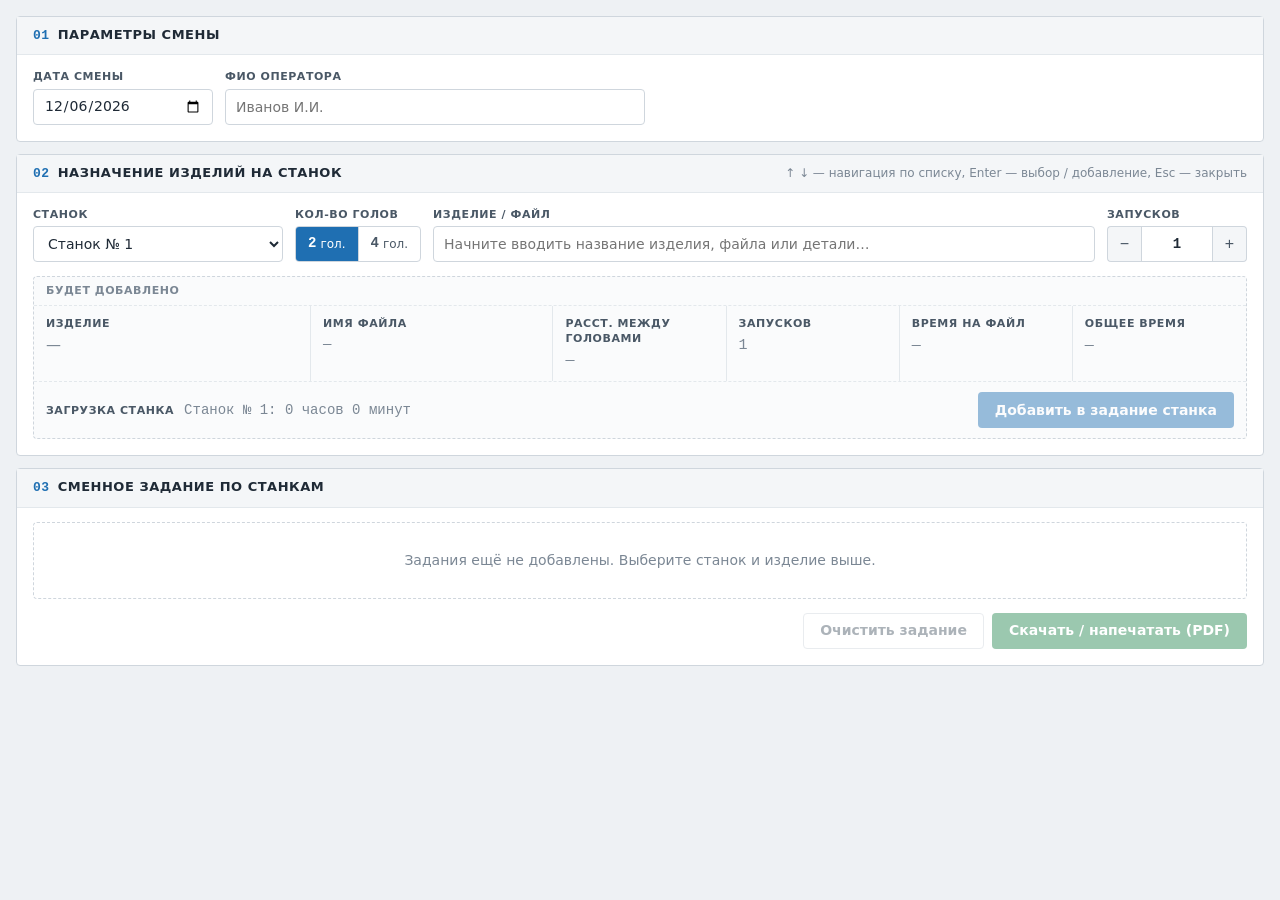
==== index.html @ 6b179881 "Add order search page: index.html, app.js, style.css Co-Authored-By: Claude Haiku 5.5 <noreply@anthr" ====
<!DOCTYPE html>
<html lang="ru">
<head>
    <meta charset="UTF-8">
    <meta name="viewport" content="width=device-width, initial-scale=1.0">
    <title>Сменное задание — лазерная резка</title>
    <link rel="stylesheet" href="style.css">
</head>
<body>

<main class="app no-print">

    <!-- 1. Параметры смены -->
    <section class="panel">
        <header class="panel-head">
            <h2><span class="step">01</span>Параметры смены</h2>
        </header>
        <div class="row row-shift">
            <div class="field field-date">
                <label for="shiftDate">Дата смены</label>
                <input type="date" id="shiftDate">
            </div>
            <div class="field field-operator">
                <label for="operatorName">ФИО оператора</label>
                <input type="text" id="operatorName" placeholder="Иванов И.И." autocomplete="off">
            </div>
        </div>
    </section>

    <!-- 2. Назначение изделий на станок -->
    <section class="panel">
        <header class="panel-head">
            <h2><span class="step">02</span>Назначение изделий на станок</h2>
            <span class="hint">↑ ↓ — навигация по списку, Enter — выбор / добавление, Esc — закрыть</span>
        </header>

        <div class="row row-assign">
            <div class="field field-machine">
                <label for="machineSelect">Станок</label>
                <select id="machineSelect"></select>
            </div>

            <fieldset class="field field-heads">
                <legend>Кол-во голов</legend>
                <div class="segmented" role="radiogroup">
                    <label class="seg">
                        <input type="radio" name="heads" value="2" checked>
                        <span>2</span>
                    </label>
                    <label class="seg">
                        <input type="radio" name="heads" value="4">
                        <span>4</span>
                    </label>
                </div>
            </fieldset>

            <div class="field field-search">
                <label for="fileSearch">Изделие / файл</label>
                <div class="combo">
                    <input type="text" id="fileSearch" placeholder="Начните вводить название изделия, файла или детали…"
                           autocomplete="off" spellcheck="false"
                           role="combobox" aria-expanded="false" aria-controls="searchResults" aria-autocomplete="list">
                    <button type="button" class="combo-clear" id="searchClear" title="Очистить" hidden>×</button>
                    <div class="combo-list" id="searchResults" role="listbox" hidden></div>
                </div>
            </div>

            <div class="field field-runs">
                <label for="runsInput">Запусков</label>
                <div class="stepper">
                    <button type="button" class="step-btn" data-step="-1" tabindex="-1" aria-label="Меньше">−</button>
                    <input type="number" id="runsInput" value="1" min="1" step="1" inputmode="numeric">
                    <button type="button" class="step-btn" data-step="1" tabindex="-1" aria-label="Больше">+</button>
                </div>
            </div>
        </div>

        <!-- Предварительный просмотр добавляемой позиции -->
        <div class="preview" id="preview" data-state="empty">
            <div class="preview-title">Будет добавлено</div>
            <div class="preview-grid">
                <div class="out out-product">
                    <span class="out-label">Изделие</span>
                    <output id="pvProduct">—</output>
                </div>
                <div class="out out-file">
                    <span class="out-label">Имя файла</span>
                    <output id="pvFile" class="file-cell"><span class="file-name">—</span></output>
                </div>
                <div class="out">
                    <span class="out-label">Расст. между головами</span>
                    <output id="pvDistance" class="num">—</output>
                </div>
                <div class="out">
                    <span class="out-label">Запусков</span>
                    <output id="pvRuns" class="num">—</output>
                </div>
                <div class="out">
                    <span class="out-label">Время на файл</span>
                    <output id="pvTimeOne" class="num">—</output>
                </div>
                <div class="out out-accent">
                    <span class="out-label">Общее время</span>
                    <output id="pvTimeTotal" class="num">—</output>
                </div>
            </div>
            <div class="preview-foot">
                <div class="load">
                    <span class="out-label">Загрузка станка</span>
                    <output id="pvLoad" class="num">—</output>
                </div>
                <div class="preview-msg" id="previewMsg" hidden></div>
                <button type="button" class="btn btn-primary" id="addBtn" disabled>Добавить в задание станка</button>
            </div>
        </div>
    </section>

    <!-- 3. Сформированное задание -->
    <section class="panel">
        <header class="panel-head">
            <h2><span class="step">03</span>Сменное задание по станкам</h2>
            <div class="summary" id="summary"></div>
        </header>

        <div id="jobsContainer"></div>

        <div class="panel-actions">
            <button type="button" class="btn btn-ghost" id="clearBtn" disabled>Очистить задание</button>
            <button type="button" class="btn btn-success" id="printBtn" disabled>Скачать / напечатать (PDF)</button>
        </div>
    </section>
</main>

<div class="toast" id="toast" role="status" aria-live="polite" hidden></div>

<!-- Область печати (A4). Внешняя таблица с thead/tfoot даёт поля на каждой странице,
     при этом @page margin: 0 отключает колонтитулы браузера (URL, дату, заголовок). -->
<div id="pdfArea" class="print-only">
    <table class="print-frame">
        <thead><tr><td><div class="print-gap"></div></td></tr></thead>
        <tfoot><tr><td><div class="print-gap"></div></td></tr></tfoot>
        <tbody><tr><td>
            <div class="pdf-header">
                <h2>СМЕННОЕ ЗАДАНИЕ НА ЛАЗЕРНУЮ РЕЗКУ</h2>
                <div class="pdf-meta">
                    <span><strong>Оператор:</strong> <span id="pdfOperator">-</span></span>
                    <span><strong>Дата:</strong> <span id="pdfDate">-</span></span>
                </div>
            </div>
            <div id="pdfMachinesContent"></div>
        </td></tr></tbody>
    </table>
</div>

<script src="data.js"></script>
<script src="app.js"></script>
</body>
</html>
---- style.css ----
:root {
    --bg: #eef1f4;
    --panel: #ffffff;
    --ink: #1f2a36;
    --ink-2: #4a5866;
    --muted: #7b8794;
    --line: #cfd6dd;
    --line-2: #e3e8ec;
    --head: #f4f6f8;
    --accent: #1f6fb2;
    --accent-ink: #ffffff;
    --accent-soft: #e6f0f9;
    --success: #23864f;
    --success-soft: #e5f4ec;
    --warn: #a35a00;
    --warn-soft: #fff4e2;
    --danger: #c0392b;
    --radius: 4px;
    --mono: ui-monospace, "Cascadia Mono", "JetBrains Mono", "SFMono-Regular", Consolas, "Liberation Mono", monospace;
    --sans: "Segoe UI", system-ui, -apple-system, Roboto, "Helvetica Neue", Arial, sans-serif;
}

* { box-sizing: border-box; }

body {
    margin: 0;
    padding: 16px;
    background: var(--bg);
    color: var(--ink);
    font: 14px/1.4 var(--sans);
}

.app {
    max-width: 1280px;
    margin: 0 auto;
    display: grid;
    gap: 12px;
}

.app > * { min-width: 0; }

/* ---------- Панели ---------- */

.panel {
    background: var(--panel);
    border: 1px solid var(--line);
    border-radius: var(--radius);
    padding: 14px 16px 16px;
}

.panel-head {
    display: flex;
    align-items: baseline;
    justify-content: space-between;
    gap: 12px;
    flex-wrap: wrap;
    margin: -14px -16px 14px;
    padding: 9px 16px;
    border-bottom: 1px solid var(--line-2);
    background: var(--head);
}

.panel-head h2 {
    margin: 0;
    font-size: 13px;
    font-weight: 700;
    letter-spacing: .04em;
    text-transform: uppercase;
    color: var(--ink);
}

.step {
    font-family: var(--mono);
    color: var(--accent);
    margin-right: 8px;
}

.hint {
    font-size: 12px;
    color: var(--muted);
}

.panel-actions {
    display: flex;
    justify-content: flex-end;
    gap: 8px;
    margin-top: 14px;
}

/* ---------- Поля ---------- */

.row {
    display: grid;
    gap: 12px;
    align-items: end;
}

.row-shift {
    grid-template-columns: 180px minmax(220px, 420px);
}

.row-assign {
    grid-template-columns: 250px auto minmax(280px, 1fr) 140px;
}

.field {
    display: flex;
    flex-direction: column;
    gap: 4px;
    min-width: 0;
    margin: 0;
    padding: 0;
    border: 0;
}

.field > label,
.field > legend,
.out-label {
    font-size: 11px;
    font-weight: 600;
    text-transform: uppercase;
    letter-spacing: .05em;
    color: var(--ink-2);
    padding: 0;
}

.field > legend { margin-bottom: 4px; }

input[type="text"],
input[type="date"],
input[type="number"],
select {
    height: 36px;
    width: 100%;
    padding: 0 10px;
    border: 1px solid var(--line);
    border-radius: var(--radius);
    background: #fff;
    color: var(--ink);
    font: inherit;
    outline: none;
    transition: border-color .12s, box-shadow .12s;
}

input:focus,
select:focus {
    border-color: var(--accent);
    box-shadow: 0 0 0 3px rgba(31, 111, 178, .15);
}

select { cursor: pointer; }

/* Сегмент-переключатель голов */
.segmented {
    display: inline-flex;
    height: 36px;
    border: 1px solid var(--line);
    border-radius: var(--radius);
    overflow: hidden;
}

.seg {
    position: relative;
    display: flex;
}

.seg input {
    position: absolute;
    opacity: 0;
    pointer-events: none;
}

.seg span {
    display: flex;
    align-items: center;
    justify-content: center;
    min-width: 52px;
    padding: 0 12px;
    font-family: var(--mono);
    font-weight: 700;
    cursor: pointer;
    color: var(--ink-2);
    user-select: none;
}

.seg span::after {
    content: " гол.";
    font-family: var(--sans);
    font-weight: 400;
    font-size: 12px;
    margin-left: 4px;
}

.seg + .seg span { border-left: 1px solid var(--line); }
.seg span:hover { background: var(--head); }

.seg input:checked + span {
    background: var(--accent);
    color: var(--accent-ink);
}

.seg input:focus-visible + span {
    box-shadow: inset 0 0 0 2px rgba(255, 255, 255, .7);
}

/* Степпер запусков */
.stepper {
    display: flex;
    height: 36px;
}

.stepper input {
    border-radius: 0;
    text-align: center;
    font-family: var(--mono);
    font-weight: 700;
    -moz-appearance: textfield;
    appearance: textfield;
}

.stepper input::-webkit-outer-spin-button,
.stepper input::-webkit-inner-spin-button { -webkit-appearance: none; margin: 0; }

.step-btn {
    flex: 0 0 34px;
    border: 1px solid var(--line);
    background: var(--head);
    color: var(--ink-2);
    font-size: 16px;
    cursor: pointer;
}

.step-btn:first-child { border-right: 0; border-radius: var(--radius) 0 0 var(--radius); }
.step-btn:last-child  { border-left: 0;  border-radius: 0 var(--radius) var(--radius) 0; }
.step-btn:hover { background: var(--line-2); color: var(--ink); }

/* ---------- Комбобокс поиска ---------- */

.combo { position: relative; }

.combo input { padding-right: 32px; }

.combo-clear {
    position: absolute;
    top: 50%;
    right: 6px;
    transform: translateY(-50%);
    width: 24px;
    height: 24px;
    border: 0;
    border-radius: var(--radius);
    background: transparent;
    color: var(--muted);
    font-size: 18px;
    line-height: 1;
    cursor: pointer;
}

.combo-clear:hover { background: var(--head); color: var(--ink); }

.combo-list {
    position: absolute;
    z-index: 50;
    top: calc(100% + 4px);
    left: 0;
    right: 0;
    max-height: 360px;
    overflow-y: auto;
    background: #fff;
    border: 1px solid var(--line);
    border-radius: var(--radius);
    box-shadow: 0 8px 24px rgba(20, 30, 40, .14);
}

.combo-group {
    position: sticky;
    top: 0;
    z-index: 1;
    padding: 5px 10px;
    background: var(--head);
    border-bottom: 1px solid var(--line-2);
    font-size: 12px;
    font-weight: 700;
    color: var(--ink-2);
}

.combo-item {
    display: grid;
    grid-template-columns: 1fr auto;
    align-items: center;
    gap: 10px;
    padding: 6px 10px 6px 20px;
    border-bottom: 1px solid var(--line-2);
    cursor: pointer;
}

.combo-item:last-child { border-bottom: 0; }

.combo-item.is-active { background: var(--accent-soft); }
.combo-item.is-selected { box-shadow: inset 3px 0 0 var(--accent); }
.combo-item.is-unavailable .file-cell { opacity: .55; }

.combo-empty {
    padding: 12px;
    color: var(--muted);
    text-align: center;
}

mark {
    background: #ffe58a;
    color: inherit;
    border-radius: 2px;
}

.tags { display: flex; gap: 4px; }

.tag {
    font-family: var(--mono);
    font-size: 11px;
    padding: 1px 5px;
    border: 1px solid var(--line);
    border-radius: 3px;
    color: var(--muted);
    background: #fff;
    text-decoration: line-through;
}

.tag.on {
    text-decoration: none;
    color: var(--ink-2);
}

.tag.on.cur {
    border-color: var(--accent);
    color: var(--accent);
    background: var(--accent-soft);
}

/* Ячейка «имя файла + описание» (2 строки) */
.file-cell {
    display: flex;
    flex-direction: column;
    min-width: 0;
}

.file-name {
    font-family: var(--mono);
    font-weight: 600;
    word-break: break-all;
}

.file-desc {
    font-size: 12px;
    color: var(--muted);
}

/* ---------- Предпросмотр ---------- */

.preview {
    margin-top: 14px;
    border: 1px dashed var(--line);
    border-radius: var(--radius);
    background: #fafbfc;
}

.preview[data-state="ready"] {
    border-style: solid;
    border-color: #b8d3ea;
    background: #f5f9fd;
}

.preview[data-state="warn"] {
    border-style: solid;
    border-color: #f0cf9c;
}

.preview-title {
    padding: 6px 12px;
    font-size: 11px;
    font-weight: 700;
    text-transform: uppercase;
    letter-spacing: .05em;
    color: var(--muted);
    border-bottom: 1px dashed var(--line-2);
}

.preview-grid {
    display: grid;
    grid-template-columns: minmax(160px, 1.6fr) minmax(150px, 1.4fr) repeat(4, minmax(110px, 1fr));
}

.out {
    display: flex;
    flex-direction: column;
    gap: 4px;
    padding: 10px 12px;
    min-width: 0;
    border-right: 1px solid var(--line-2);
}

.out:last-child { border-right: 0; }

.out output {
    font-size: 15px;
    font-weight: 600;
    min-height: 21px;
}

.out .file-name { font-size: 14px; }

.num {
    font-family: var(--mono);
    font-variant-numeric: tabular-nums;
}

.preview[data-state="empty"] output,
.preview[data-state="empty"] .file-name { color: var(--muted); font-weight: 400; }

.out-accent output { color: var(--accent); }

.out output.is-changed { animation: flash .5s ease-out; }

@keyframes flash {
    from { background: #fff3b0; }
    to   { background: transparent; }
}

.preview-foot {
    display: flex;
    align-items: center;
    gap: 16px;
    flex-wrap: wrap;
    padding: 10px 12px;
    border-top: 1px dashed var(--line-2);
}

.load {
    display: flex;
    align-items: baseline;
    gap: 10px;
}

.load output { font-weight: 600; }
.load .arrow { color: var(--muted); margin: 0 6px; }
.load .after { color: var(--success); }

.preview-msg {
    flex: 1;
    font-size: 13px;
    color: var(--warn);
    background: var(--warn-soft);
    border: 1px solid #f0cf9c;
    border-radius: var(--radius);
    padding: 6px 10px;
}

.preview-foot .btn { margin-left: auto; }

.link-btn {
    border: 0;
    background: none;
    padding: 0;
    color: var(--accent);
    font: inherit;
    font-weight: 600;
    text-decoration: underline;
    cursor: pointer;
}

/* ---------- Кнопки ---------- */

.btn {
    height: 36px;
    padding: 0 16px;
    border: 1px solid transparent;
    border-radius: var(--radius);
    font: inherit;
    font-weight: 600;
    cursor: pointer;
    transition: background .12s, opacity .12s;
}

.btn:disabled { opacity: .45; cursor: not-allowed; }

.btn-primary { background: var(--accent); color: #fff; }
.btn-primary:not(:disabled):hover { background: #185a91; }

.btn-success { background: var(--success); color: #fff; }
.btn-success:not(:disabled):hover { background: #1b6b3e; }

.btn-ghost { background: #fff; border-color: var(--line); color: var(--ink-2); }
.btn-ghost:not(:disabled):hover { border-color: var(--danger); color: var(--danger); }

.icon-btn {
    width: 28px;
    height: 28px;
    border: 1px solid transparent;
    border-radius: var(--radius);
    background: transparent;
    color: var(--muted);
    font-size: 16px;
    line-height: 1;
    cursor: pointer;
}

.icon-btn:hover { border-color: var(--danger); color: var(--danger); background: #fdf0ee; }

/* ---------- Задание по станкам ---------- */

.summary {
    display: flex;
    gap: 16px;
    font-size: 12px;
    color: var(--ink-2);
}

.summary b { font-family: var(--mono); color: var(--ink); }

.empty-state {
    padding: 28px;
    text-align: center;
    color: var(--muted);
    border: 1px dashed var(--line);
    border-radius: var(--radius);
}

.machine {
    border: 1px solid var(--line);
    border-radius: var(--radius);
    overflow: hidden;
}

.machine + .machine { margin-top: 12px; }

.machine.is-current { border-color: #9cc2e3; }

.machine-head {
    display: flex;
    align-items: center;
    justify-content: space-between;
    gap: 12px;
    padding: 8px 12px;
    background: var(--head);
    border-bottom: 1px solid var(--line);
}

.machine-badge {
    white-space: nowrap;
    font-family: var(--mono);
    font-weight: 700;
    letter-spacing: .04em;
    color: var(--accent);
}

.machine-total {
    font-size: 13px;
    color: var(--ink-2);
}

.machine-total b {
    font-family: var(--mono);
    color: var(--success);
}

.machine.flash { animation: flash-border 1s ease-out; }

@keyframes flash-border {
    from { box-shadow: 0 0 0 3px rgba(35, 134, 79, .35); }
    to   { box-shadow: 0 0 0 3px rgba(35, 134, 79, 0); }
}

.table-wrap { overflow-x: auto; }

/* fixed + одинаковые ширины — колонки совпадают во всех карточках станков */
table.data-table {
    width: 100%;
    min-width: 1100px;
    table-layout: fixed;
    border-collapse: collapse;
}

.data-table th,
.data-table td {
    padding: 7px 10px;
    border-bottom: 1px solid var(--line-2);
    text-align: left;
    vertical-align: middle;
}

.data-table th {
    font-size: 11px;
    font-weight: 600;
    text-transform: uppercase;
    letter-spacing: .04em;
    color: var(--ink-2);
    background: #fff;
    white-space: nowrap;
}

.data-table tbody tr:hover { background: #fafbfc; }
.data-table tbody tr.flash { animation: flash .9s ease-out; }

.data-table .c-idx { width: 40px; color: var(--muted); font-family: var(--mono); }
.data-table .c-file { width: 22%; }
.data-table .c-heads { width: 64px; }
.data-table .c-dist { width: 120px; }
.data-table .c-runs { width: 100px; }
.data-table .c-time { width: 150px; }
.data-table .c-total { width: 160px; }
.data-table .c-act { width: 48px; text-align: center; }
.data-table .c-num { text-align: right; }
.data-table th.c-dist { white-space: normal; }

.data-table input.runs-edit {
    height: 28px;
    width: 76px;
    padding: 0 6px;
    text-align: right;
    font-family: var(--mono);
    font-weight: 700;
}

.data-table tfoot td {
    background: var(--head);
    border-bottom: 0;
    font-weight: 600;
}

/* ---------- Тост ---------- */

.toast {
    position: fixed;
    left: 16px;
    bottom: 16px;
    z-index: 100;
    max-width: 380px;
    padding: 10px 14px;
    border-radius: var(--radius);
    background: var(--ink);
    color: #fff;
    font-size: 13px;
    box-shadow: 0 8px 24px rgba(0, 0, 0, .2);
}

.toast .toast-undo {
    margin-left: 8px;
    color: #9cc9f0;
}

/* ---------- Адаптив ---------- */

@media (max-width: 1100px) {
    .row-assign { grid-template-columns: 250px auto 1fr; }
    .field-search { grid-column: 1 / -1; grid-row: 2; }
    .field-runs { grid-column: 3; grid-row: 1; max-width: 160px; }
    .preview-grid { grid-template-columns: repeat(2, 1fr) repeat(2, minmax(110px, 1fr)); }
    .out { border-bottom: 1px solid var(--line-2); }
}

@media (max-width: 640px) {
    body { padding: 8px; }
    .row-shift,
    .row-assign { grid-template-columns: 1fr 1fr; }
    .field-operator, .field-search { grid-column: 1 / -1; }
    .field-runs { grid-column: auto; grid-row: auto; max-width: none; }
    .preview-grid { grid-template-columns: 1fr 1fr; }
    .hint { display: none; }
}

/* ---------- ПЕЧАТЬ (A4) ---------- */

.print-only { display: none; }

@page {
    size: A4;
    /* Нулевые поля страницы — браузер не печатает колонтитулы (путь к файлу, дату, заголовок).
       Поля задаются вручную: сверху/снизу — thead/tfoot .print-frame, по бокам — padding. */
    margin: 0;
}

@media print {
    body {
        background: #fff;
        padding: 0;
        color: #000;
        -webkit-print-color-adjust: exact;
        print-color-adjust: exact;
    }

    .no-print, .toast { display: none !important; }
    .print-only { display: block !important; }
}

#pdfArea {
    font-family: var(--sans);
    color: #000;
    padding: 0 14mm;
}

.print-frame {
    width: 100%;
    border-collapse: collapse;
}

.print-frame > thead > tr > td,
.print-frame > tfoot > tr > td,
.print-frame > tbody > tr > td { padding: 0; }

.print-gap { height: 12mm; }

.pdf-header {
    border-bottom: 2px solid #000;
    padding-bottom: 8px;
    margin-bottom: 14px;
}

.pdf-header h2 {
    margin: 0 0 8px;
    text-align: center;
    font-size: 18px;
}

.pdf-meta {
    display: flex;
    justify-content: space-between;
    font-size: 14px;
}

.pdf-machine { margin-bottom: 22px; }

.pdf-table {
    width: 100%;
    border-collapse: collapse;
}

.pdf-table th.pdf-machine-bar {
    padding: 6px 10px;
    background: #e0e0e0;
    font-size: 13px;
    text-align: left;
}

.pdf-machine-bar span + span { float: right; }

.pdf-table th,
.pdf-table td {
    border: 1px solid #000;
    padding: 6px 7px;
    font-size: 12px;
    text-align: center;
    vertical-align: middle;
}

.pdf-table th { background: #f0f0f0; }

.pdf-table tr {
    break-inside: avoid;
    page-break-inside: avoid;
}

.pdf-table .file-cell { align-items: center; }
.pdf-table .file-name { font-size: 12px; }
.pdf-table .file-desc { font-size: 10px; color: #333; }

.pdf-manual-cell {
    width: 110px;
    background: #fafafa;
}
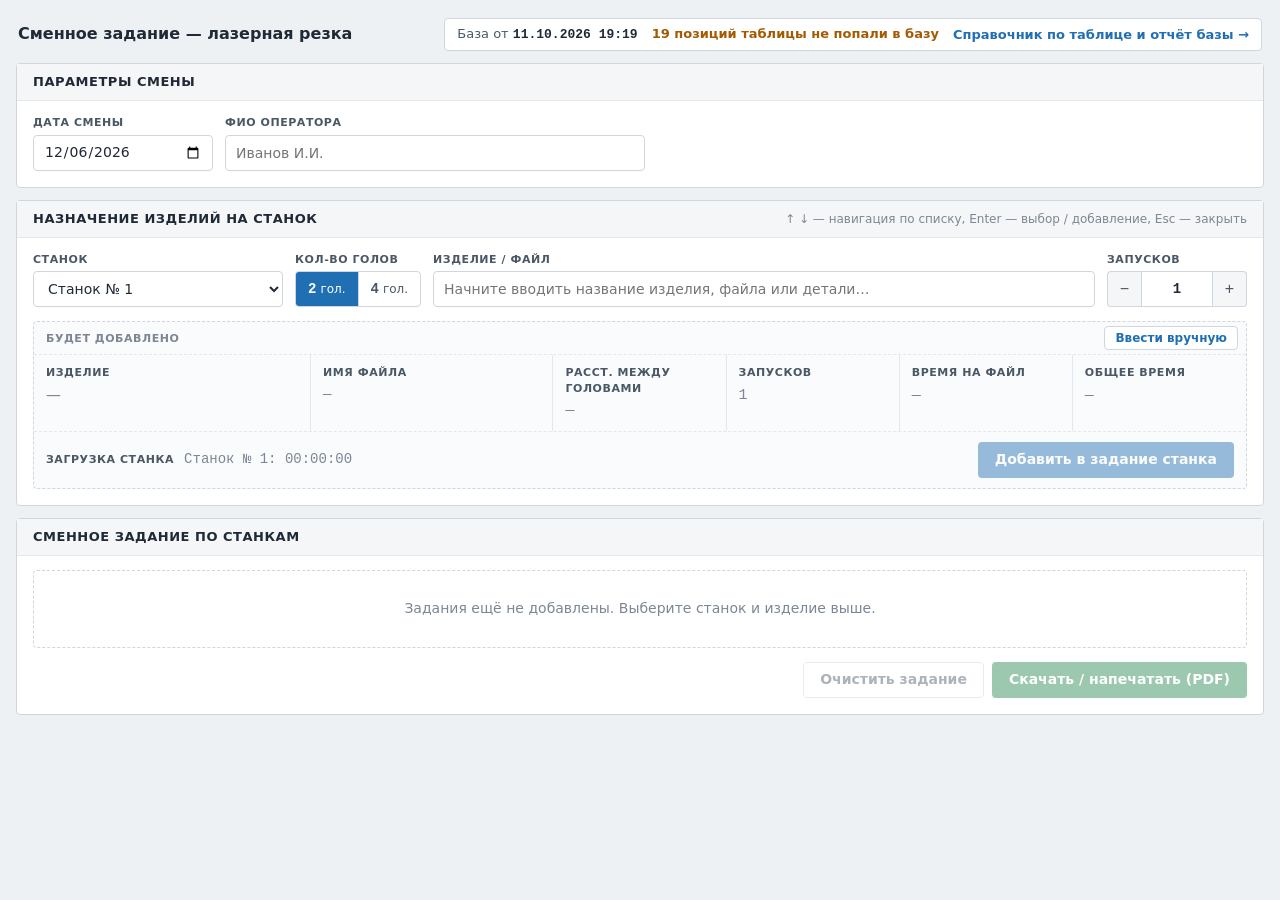
==== commit c349a270: "Add manual entry, paginated PDF and sheet report page - Remove block numbering; show durations as hh" ====
--- a/index.html
+++ b/index.html
@@ -10,10 +10,18 @@
 
 <main class="app no-print">
 
+    <header class="topbar">
+        <h1>Сменное задание — лазерная резка</h1>
+        <a class="topbar-link" href="report.html" id="reportLink">
+            <span class="topbar-meta" id="baseInfo"></span>
+            <span class="topbar-go">Справочник по таблице и отчёт базы →</span>
+        </a>
+    </header>
+
     <!-- 1. Параметры смены -->
     <section class="panel">
         <header class="panel-head">
-            <h2><span class="step">01</span>Параметры смены</h2>
+            <h2>Параметры смены</h2>
         </header>
         <div class="row row-shift">
             <div class="field field-date">
@@ -30,7 +38,7 @@
     <!-- 2. Назначение изделий на станок -->
     <section class="panel">
         <header class="panel-head">
-            <h2><span class="step">02</span>Назначение изделий на станок</h2>
+            <h2>Назначение изделий на станок</h2>
             <span class="hint">↑ ↓ — навигация по списку, Enter — выбор / добавление, Esc — закрыть</span>
         </header>
 
@@ -76,28 +84,39 @@
         </div>
 
         <!-- Предварительный просмотр добавляемой позиции -->
-        <div class="preview" id="preview" data-state="empty">
-            <div class="preview-title">Будет добавлено</div>
+        <!-- data-mode="manual": вместо значений из базы — поля ручного ввода (m*) -->
+        <div class="preview" id="preview" data-state="empty" data-mode="db">
+            <div class="preview-title">
+                <span id="previewTitle">Будет добавлено</span>
+                <button type="button" class="btn-mini" id="manualBtn">Ввести вручную</button>
+            </div>
             <div class="preview-grid">
                 <div class="out out-product">
-                    <span class="out-label">Изделие</span>
+                    <label class="out-label" for="mProduct">Изделие</label>
                     <output id="pvProduct">—</output>
+                    <input type="text" id="mProduct" class="m-input" placeholder="Название изделия" autocomplete="off">
                 </div>
                 <div class="out out-file">
-                    <span class="out-label">Имя файла</span>
+                    <label class="out-label" for="mFile">Имя файла</label>
                     <output id="pvFile" class="file-cell"><span class="file-name">—</span></output>
+                    <input type="text" id="mFile" class="m-input m-file" placeholder="Имя файла" autocomplete="off" spellcheck="false">
+                    <input type="text" id="mDesc" class="m-input m-desc" placeholder="Детали (необязательно)" autocomplete="off">
                 </div>
                 <div class="out">
-                    <span class="out-label">Расст. между головами</span>
+                    <label class="out-label" for="mDistance">Расст. между головами</label>
                     <output id="pvDistance" class="num">—</output>
+                    <div class="m-unit m-input" data-unit="см">
+                        <input type="text" id="mDistance" class="num" placeholder="0" inputmode="decimal" autocomplete="off">
+                    </div>
                 </div>
                 <div class="out">
                     <span class="out-label">Запусков</span>
                     <output id="pvRuns" class="num">—</output>
                 </div>
                 <div class="out">
-                    <span class="out-label">Время на файл</span>
+                    <label class="out-label" for="mTime">Время на файл</label>
                     <output id="pvTimeOne" class="num">—</output>
+                    <input type="text" id="mTime" class="m-input num" placeholder="чч:мм:сс" inputmode="numeric" autocomplete="off">
                 </div>
                 <div class="out out-accent">
                     <span class="out-label">Общее время</span>
@@ -118,7 +137,7 @@
     <!-- 3. Сформированное задание -->
     <section class="panel">
         <header class="panel-head">
-            <h2><span class="step">03</span>Сменное задание по станкам</h2>
+            <h2>Сменное задание по станкам</h2>
             <div class="summary" id="summary"></div>
         </header>
 
@@ -133,26 +152,12 @@
 
 <div class="toast" id="toast" role="status" aria-live="polite" hidden></div>
 
-<!-- Область печати (A4). Внешняя таблица с thead/tfoot даёт поля на каждой странице,
-     при этом @page margin: 0 отключает колонтитулы браузера (URL, дату, заголовок). -->
-<div id="pdfArea" class="print-only">
-    <table class="print-frame">
-        <thead><tr><td><div class="print-gap"></div></td></tr></thead>
-        <tfoot><tr><td><div class="print-gap"></div></td></tr></tfoot>
-        <tbody><tr><td>
-            <div class="pdf-header">
-                <h2>СМЕННОЕ ЗАДАНИЕ НА ЛАЗЕРНУЮ РЕЗКУ</h2>
-                <div class="pdf-meta">
-                    <span><strong>Оператор:</strong> <span id="pdfOperator">-</span></span>
-                    <span><strong>Дата:</strong> <span id="pdfDate">-</span></span>
-                </div>
-            </div>
-            <div id="pdfMachinesContent"></div>
-        </td></tr></tbody>
-    </table>
-</div>
+<!-- Область печати (A4). Страницы (.pdf-page) собирает app.js: разбивка и нумерация
+     считаются заранее, поэтому @page margin: 0 отключает колонтитулы браузера (URL, дату). -->
+<div id="pdfArea" class="print-only pdf-sheet"></div>
 
 <script src="data.js"></script>
+<script src="report.js"></script>
 <script src="app.js"></script>
 </body>
 </html>
--- a/style.css
+++ b/style.css
@@ -39,6 +39,51 @@
 
 .app > * { min-width: 0; }
 
+/* ---------- Верхняя строка ---------- */
+
+.topbar {
+    display: flex;
+    align-items: center;
+    justify-content: space-between;
+    gap: 8px 16px;
+    flex-wrap: wrap;
+    padding: 2px 2px 0;
+}
+
+.topbar h1 {
+    margin: 0;
+    font-size: 16px;
+    font-weight: 700;
+    color: var(--ink);
+}
+
+.topbar-link {
+    display: flex;
+    align-items: center;
+    gap: 6px 14px;
+    flex-wrap: wrap;
+    padding: 6px 12px;
+    border: 1px solid var(--line);
+    border-radius: var(--radius);
+    background: var(--panel);
+    color: var(--ink-2);
+    font-size: 13px;
+    text-decoration: none;
+}
+
+.topbar-link:hover { border-color: var(--accent); }
+
+.topbar-meta {
+    display: flex;
+    gap: 14px;
+    flex-wrap: wrap;
+}
+
+.topbar-meta:empty { display: none; }
+.topbar-meta b { font-family: var(--mono); color: var(--ink); }
+.topbar-warn { color: var(--warn); font-weight: 600; }
+.topbar-go { color: var(--accent); font-weight: 600; }
+
 /* ---------- Панели ---------- */
 
 .panel {
@@ -67,12 +112,6 @@
     letter-spacing: .04em;
     text-transform: uppercase;
     color: var(--ink);
-}
-
-.step {
-    font-family: var(--mono);
-    color: var(--accent);
-    margin-right: 8px;
 }
 
 .hint {
@@ -375,7 +414,11 @@
 }
 
 .preview-title {
-    padding: 6px 12px;
+    display: flex;
+    align-items: center;
+    justify-content: space-between;
+    gap: 12px;
+    padding: 4px 8px 4px 12px;
     font-size: 11px;
     font-weight: 700;
     text-transform: uppercase;
@@ -465,6 +508,90 @@
     font-weight: 600;
     text-decoration: underline;
     cursor: pointer;
+}
+
+/* ---------- Ручной ввод в превью ---------- */
+
+.btn-mini {
+    height: 24px;
+    padding: 0 10px;
+    border: 1px solid var(--line);
+    border-radius: var(--radius);
+    background: #fff;
+    color: var(--accent);
+    font: inherit;
+    font-size: 12px;
+    font-weight: 600;
+    letter-spacing: 0;
+    text-transform: none;
+    cursor: pointer;
+}
+
+.btn-mini:hover { border-color: var(--accent); background: var(--accent-soft); }
+
+.m-input { display: none; }
+
+.preview[data-mode="manual"] {
+    border-style: solid;
+    border-color: var(--accent);
+    background: #fff;
+}
+
+.preview[data-mode="manual"] .preview-title { color: var(--accent); }
+.preview[data-mode="manual"] .out > output:not(#pvRuns):not(#pvTimeTotal) { display: none; }
+.preview[data-mode="manual"] .m-input { display: block; }
+.preview[data-mode="manual"] .m-unit { display: flex; }
+
+.out input.m-input,
+.m-unit input {
+    height: 30px;
+    padding: 0 8px;
+    font-size: 14px;
+    font-weight: 600;
+}
+
+.out .m-desc {
+    margin-top: 4px;
+    font-weight: 400;
+    font-size: 13px;
+}
+
+.out .m-file { font-family: var(--mono); }
+
+/* Поле с единицей измерения справа: «75,5 | см» */
+.m-unit { position: relative; }
+.m-unit input { padding-right: 34px; }
+.m-unit::after {
+    content: attr(data-unit);
+    position: absolute;
+    right: 9px;
+    top: 50%;
+    transform: translateY(-50%);
+    font-size: 12px;
+    color: var(--muted);
+    pointer-events: none;
+}
+
+.out .is-invalid,
+.m-unit.is-invalid input {
+    border-color: var(--danger);
+    background: #fdf0ee;
+}
+
+.badge-manual {
+    display: inline-block;
+    margin-left: 6px;
+    padding: 0 5px;
+    border: 1px solid #f0cf9c;
+    border-radius: 3px;
+    background: var(--warn-soft);
+    color: var(--warn);
+    font-family: var(--sans);
+    font-size: 10px;
+    font-weight: 600;
+    text-transform: uppercase;
+    letter-spacing: .04em;
+    vertical-align: 2px;
 }
 
 /* ---------- Кнопки ---------- */
@@ -647,6 +774,233 @@
     color: #9cc9f0;
 }
 
+/* ---------- Страница report.html ---------- */
+
+.col-badge {
+    display: inline-block;
+    min-width: 26px;
+    padding: 1px 5px;
+    border: 1px solid #b8d3ea;
+    border-radius: 3px;
+    background: var(--accent-soft);
+    color: var(--accent);
+    font-family: var(--mono);
+    font-size: 12px;
+    font-weight: 700;
+    text-align: center;
+    letter-spacing: 0;
+}
+
+.guide-table { min-width: 980px; }
+.guide-table td { vertical-align: top; }
+.guide-table .g-col { width: 76px; }
+.guide-table .g-name { width: 180px; color: var(--ink-2); font-size: 13px; }
+.guide-table .g-req { width: 110px; }
+.guide-table .g-ex { width: 170px; }
+.guide-table .g-res { width: 200px; font-size: 13px; color: var(--ink-2); }
+.guide-table .g-res-bad { color: var(--danger); }
+
+.req {
+    font-size: 11px;
+    font-weight: 600;
+    text-transform: uppercase;
+    letter-spacing: .04em;
+    color: var(--muted);
+}
+
+.req-on { color: var(--ink); }
+
+.chip {
+    display: inline-block;
+    margin: 0 2px 3px 0;
+    padding: 1px 6px;
+    border-radius: 3px;
+    font-family: var(--mono);
+    font-size: 12px;
+}
+
+.chip-ok { background: var(--success-soft); color: var(--success); border: 1px solid #b7dcc6; }
+.chip-bad { background: #fdf0ee; color: var(--danger); border: 1px solid #efc2bc; }
+.chip-empty { font-family: var(--sans); font-style: italic; }
+
+.sample {
+    margin-top: 14px;
+    border: 1px dashed var(--line);
+    border-radius: var(--radius);
+    background: #fafbfc;
+}
+
+.sample-title {
+    padding: 6px 12px;
+    font-size: 11px;
+    font-weight: 700;
+    text-transform: uppercase;
+    letter-spacing: .05em;
+    color: var(--muted);
+    border-bottom: 1px dashed var(--line-2);
+}
+
+.sample .table-wrap { padding: 12px; }
+
+/* Мини-таблица в стиле Google Таблиц */
+table.sheet {
+    border-collapse: collapse;
+    font-size: 13px;
+    background: #fff;
+}
+
+.sheet th,
+.sheet td {
+    border: 1px solid #c8ccd0;
+    padding: 4px 8px;
+    white-space: nowrap;
+}
+
+.sheet thead th,
+.sheet .sh-row {
+    background: #f1f3f4;
+    color: #5f6368;
+    font-size: 11px;
+    font-weight: 600;
+    text-align: center;
+}
+
+.sheet .sh-row { width: 36px; }
+.sheet .sh-titles td { background: #f8f9fa; color: var(--ink-2); font-size: 11px; font-weight: 600; }
+.sheet .sh-gap { width: 26px; padding: 0; background: repeating-linear-gradient(135deg, #fff 0 4px, #eef0f2 4px 8px); color: var(--muted); text-align: center; }
+.sheet .sh-merged { vertical-align: middle; white-space: normal; max-width: 200px; }
+.sheet .sh-file { font-family: var(--mono); font-weight: 600; }
+
+.updated { margin-bottom: 12px; color: var(--ink-2); }
+.updated b { font-family: var(--mono); color: var(--ink); }
+
+.tiles {
+    display: grid;
+    grid-template-columns: repeat(auto-fit, minmax(170px, 1fr));
+    gap: 10px;
+}
+
+.tile {
+    padding: 10px 12px;
+    border: 1px solid var(--line-2);
+    border-radius: var(--radius);
+    background: #fafbfc;
+}
+
+.tile-value {
+    font-family: var(--mono);
+    font-size: 26px;
+    font-weight: 700;
+    line-height: 1.1;
+    color: var(--ink);
+}
+
+.tile-label { margin-top: 2px; font-size: 12px; color: var(--ink-2); }
+.tile-note { margin-top: 4px; font-size: 12px; color: var(--muted); }
+
+.warn-text { color: var(--warn); }
+
+.stats-cols {
+    display: grid;
+    grid-template-columns: 1fr 1fr;
+    gap: 16px;
+    margin-top: 16px;
+}
+
+.stats-cols h3,
+.sub-head {
+    margin: 0 0 6px;
+    font-size: 12px;
+    font-weight: 700;
+    text-transform: uppercase;
+    letter-spacing: .04em;
+    color: var(--ink-2);
+}
+
+.sub-head { margin-top: 18px; }
+.stats-cols p { margin: 0 0 8px; }
+.muted { color: var(--muted); }
+
+.chips-list {
+    display: flex;
+    flex-wrap: wrap;
+    gap: 6px;
+    margin: 0 0 8px;
+    padding: 0;
+    list-style: none;
+}
+
+.chips-list li {
+    padding: 2px 8px;
+    border: 1px solid #f0cf9c;
+    border-radius: 3px;
+    background: var(--warn-soft);
+    color: var(--warn);
+    font-size: 13px;
+}
+
+.change { margin-bottom: 8px; }
+.change-title { font-size: 13px; color: var(--ink-2); }
+.change ul { margin: 4px 0 0; padding-left: 18px; font-size: 13px; }
+
+.legend-inline {
+    display: flex;
+    gap: 14px;
+    font-size: 12px;
+    color: var(--ink-2);
+}
+
+.legend-inline span { display: inline-flex; align-items: center; gap: 5px; }
+
+.sw {
+    display: inline-block;
+    width: 14px;
+    height: 14px;
+    border-radius: 2px;
+}
+
+.sw-empty { background: var(--warn-soft); border: 1px solid #e0a650; }
+.sw-bad { background: #fdf0ee; border: 1px solid var(--danger); }
+
+.block-note { margin: 0 0 10px; font-size: 13px; color: var(--ink-2); }
+
+table.report-table { min-width: 1180px; }
+.report-table td { vertical-align: top; font-size: 13px; }
+.report-table th { white-space: normal; }
+.report-table .x-row { width: 76px; font-family: var(--mono); color: var(--ink-2); }
+.report-table .x-product { width: 15%; }
+.report-table .x-parts { width: 11%; }
+.report-table .x-fileName { width: 110px; }
+.report-table .x-machine { width: 70px; }
+.report-table .x-distance { width: 90px; }
+.report-table .x-heads { width: 66px; }
+.report-table .x-abTime,
+.report-table .x-time { width: 92px; font-family: var(--mono); }
+.report-table .x-fix { width: 26%; }
+.report-table .x-count { width: 80px; }
+.report-table .x-fix ul { margin: 0; padding: 0; list-style: none; }
+.report-table .x-fix li + li { margin-top: 4px; }
+.attention-table { min-width: 760px; }
+.report-table .sep { color: var(--muted); }
+
+.cell-empty,
+.cell-bad { font-weight: 600; }
+
+.cell-empty {
+    background: var(--warn-soft);
+    box-shadow: inset 0 0 0 1px #e0a650;
+    color: var(--warn);
+    font-style: italic;
+}
+
+.cell-bad {
+    background: #fdf0ee;
+    box-shadow: inset 0 0 0 1px var(--danger);
+    color: var(--danger);
+}
+
+.ok-state { color: var(--success); border-color: #b7dcc6; background: var(--success-soft); }
+
 /* ---------- Адаптив ---------- */
 
 @media (max-width: 1100px) {
@@ -659,6 +1013,7 @@
 
 @media (max-width: 640px) {
     body { padding: 8px; }
+    .stats-cols { grid-template-columns: 1fr; }
     .row-shift,
     .row-assign { grid-template-columns: 1fr 1fr; }
     .field-operator, .field-search { grid-column: 1 / -1; }
@@ -674,7 +1029,7 @@
 @page {
     size: A4;
     /* Нулевые поля страницы — браузер не печатает колонтитулы (путь к файлу, дату, заголовок).
-       Поля задаются вручную: сверху/снизу — thead/tfoot .print-frame, по бокам — padding. */
+       Поля и номер страницы задаёт сама .pdf-page (страницы собирает app.js). */
     margin: 0;
 }
 
@@ -691,22 +1046,47 @@
     .print-only { display: block !important; }
 }
 
-#pdfArea {
+
+/* Размеры .pdf-page синхронны с PDF_BODY_PX в app.js: 296 мм высоты (не 297 — без пустых
+   страниц от округления), поле сверху 12 мм, номер страницы в нижних 18 мм. */
+.pdf-sheet {
     font-family: var(--sans);
     color: #000;
-    padding: 0 14mm;
-}
-
-.print-frame {
-    width: 100%;
-    border-collapse: collapse;
-}
-
-.print-frame > thead > tr > td,
-.print-frame > tfoot > tr > td,
-.print-frame > tbody > tr > td { padding: 0; }
-
-.print-gap { height: 12mm; }
+}
+
+.pdf-page {
+    position: relative;
+    width: 210mm;
+    height: 296mm;
+    padding: 12mm 14mm 0;
+    overflow: hidden;
+    break-after: page;
+}
+
+.pdf-page:last-child { break-after: auto; }
+
+/* Невидимая копия для замера высот строк перед разбивкой на страницы */
+.pdf-measure {
+    position: absolute;
+    top: 0;
+    left: -10000px;
+    visibility: hidden;
+}
+
+.pdf-measure .pdf-page { height: auto; }
+
+.pdf-footer {
+    position: absolute;
+    left: 14mm;
+    right: 14mm;
+    bottom: 9mm;
+    display: flex;
+    justify-content: space-between;
+    padding-top: 4px;
+    border-top: 1px solid #999;
+    font-size: 10px;
+    color: #333;
+}
 
 .pdf-header {
     border-bottom: 2px solid #000;
@@ -726,21 +1106,11 @@
     font-size: 14px;
 }
 
-.pdf-machine { margin-bottom: 22px; }
-
 .pdf-table {
     width: 100%;
+    table-layout: fixed;
     border-collapse: collapse;
 }
-
-.pdf-table th.pdf-machine-bar {
-    padding: 6px 10px;
-    background: #e0e0e0;
-    font-size: 13px;
-    text-align: left;
-}
-
-.pdf-machine-bar span + span { float: right; }
 
 .pdf-table th,
 .pdf-table td {
@@ -751,7 +1121,27 @@
     vertical-align: middle;
 }
 
-.pdf-table th { background: #f0f0f0; }
+.pdf-table .pdf-left { text-align: left; }
+
+.pdf-legend th { background: #f0f0f0; }
+
+.pdf-bar td {
+    padding: 6px 10px;
+    background: #e0e0e0;
+    font-size: 13px;
+    font-weight: 700;
+    text-align: left;
+}
+
+.pdf-bar span + span { float: right; }
+
+/* Отступ между станками внутри общей таблицы */
+.pdf-gap td {
+    height: 5mm;
+    padding: 0;
+    border-left-color: transparent;
+    border-right-color: transparent;
+}
 
 .pdf-table tr {
     break-inside: avoid;
@@ -762,7 +1152,4 @@
 .pdf-table .file-name { font-size: 12px; }
 .pdf-table .file-desc { font-size: 10px; color: #333; }
 
-.pdf-manual-cell {
-    width: 110px;
-    background: #fafafa;
-}
+.pdf-manual-cell { background: #fafafa; }
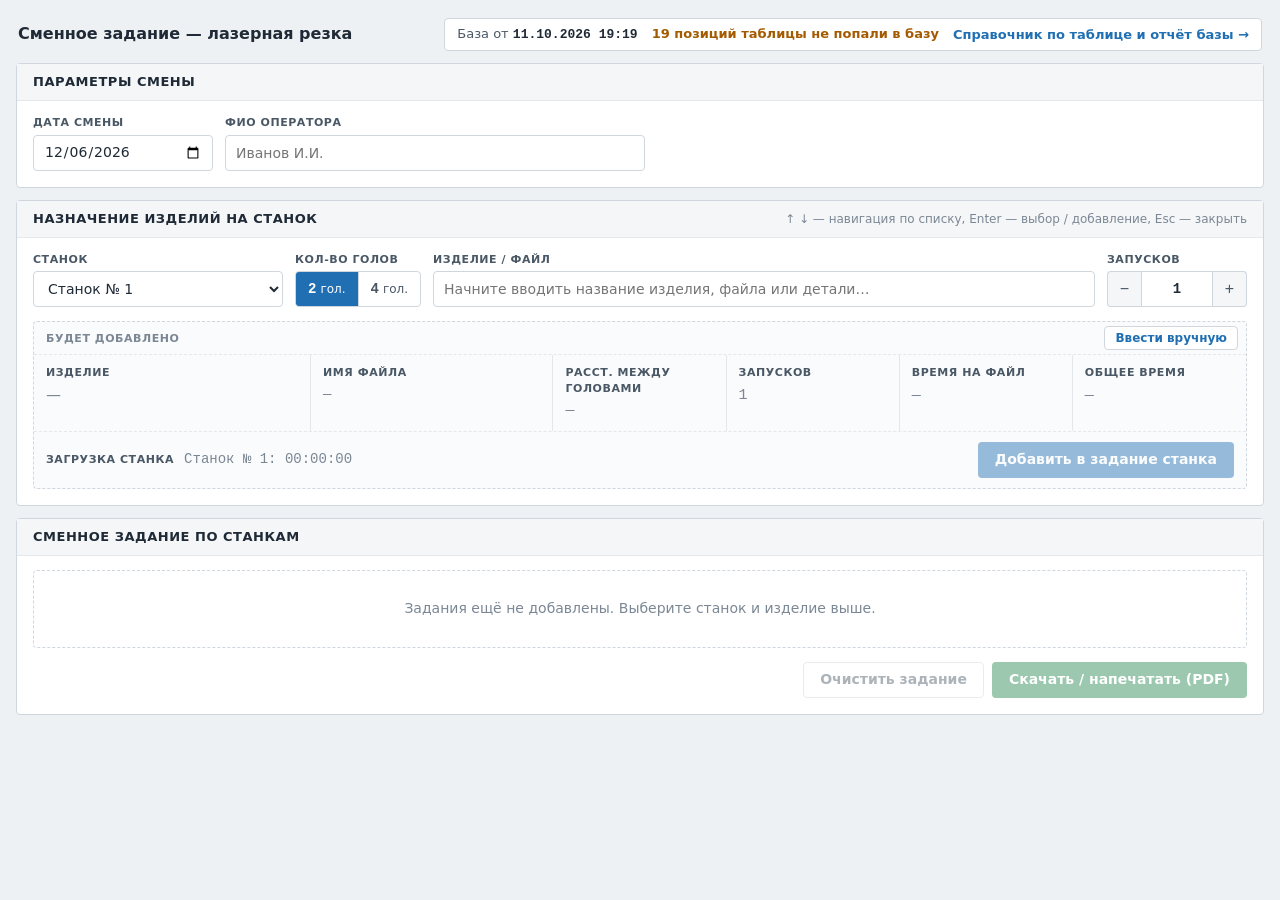
==== commit fbbb98cc: "Add time input mask and persist shift progress in localStorage - Manual "time per file" field: auto " ====
--- a/index.html
+++ b/index.html
@@ -116,7 +116,7 @@
                 <div class="out">
                     <label class="out-label" for="mTime">Время на файл</label>
                     <output id="pvTimeOne" class="num">—</output>
-                    <input type="text" id="mTime" class="m-input num" placeholder="чч:мм:сс" inputmode="numeric" autocomplete="off">
+                    <input type="text" id="mTime" class="m-input num" placeholder="чч:мм:сс" inputmode="numeric" maxlength="8" autocomplete="off">
                 </div>
                 <div class="out out-accent">
                     <span class="out-label">Общее время</span>
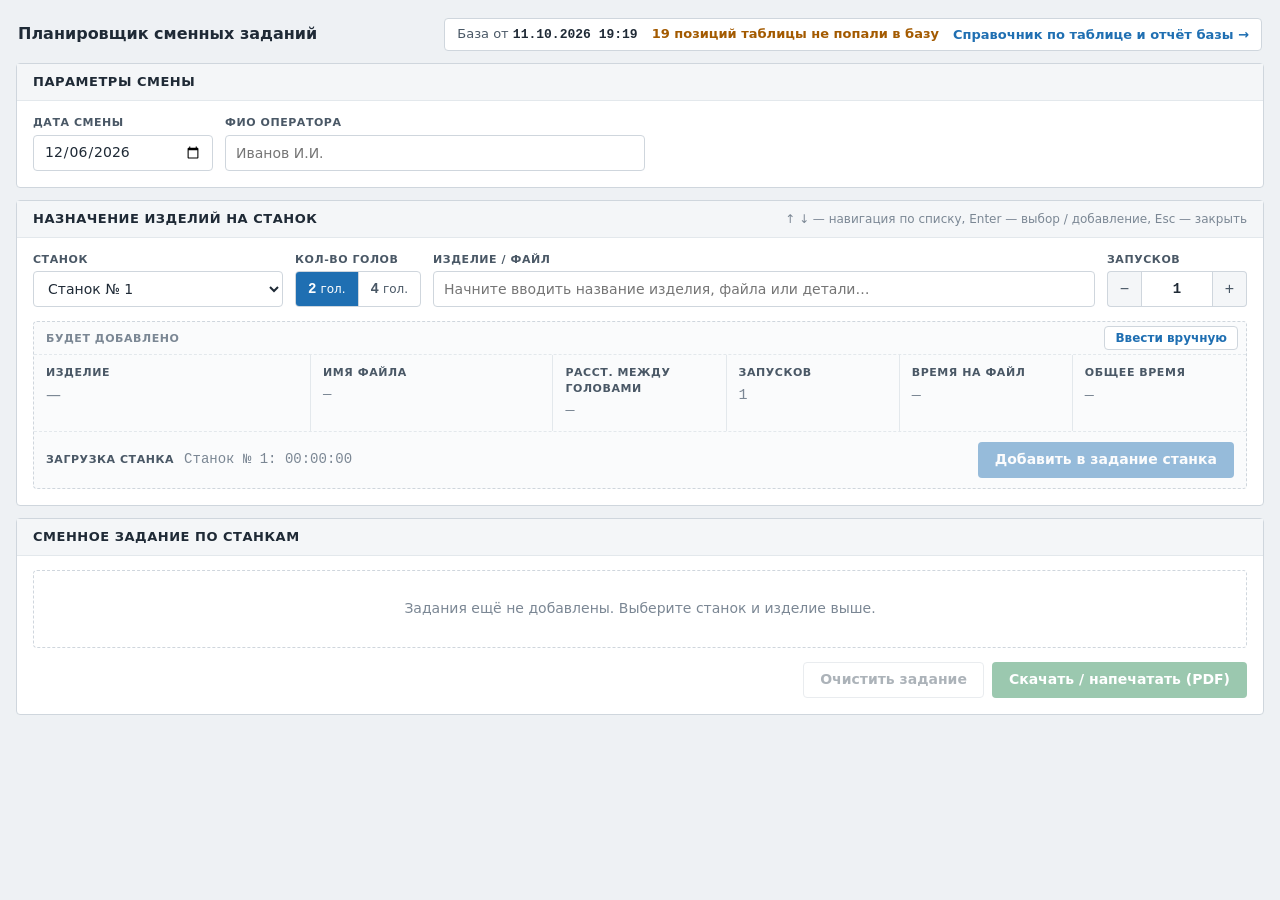
==== commit 87ff6cc3: "add favicon and og" ====
--- a/index.html
+++ b/index.html
@@ -1,163 +1,190 @@
 <!DOCTYPE html>
 <html lang="ru">
+
 <head>
     <meta charset="UTF-8">
     <meta name="viewport" content="width=device-width, initial-scale=1.0">
-    <title>Сменное задание — лазерная резка</title>
+    <title>Планировщик сменных заданий</title>
+    <meta name="description" content="Расчет загрузки и формирование списка изделий для резки на лазерном станке">
+    <meta name="robots" content="noindex, nofollow">
+    <link rel="icon" href="favicon.ico" type="image/x-icon">
+    <link rel="icon" href="favicon/favicon.svg" type="image/svg+xml">
+    <link rel="icon" href="favicon/favicon96-96.png" type="image/png" sizes="96x96">
+    <link rel="icon" href="favicon/favicon180-180.png" type="image/png" sizes="180x180">
+    <link rel="icon" href="favicon/favicon192-192.png" type="image/png" sizes="192x192">
+    <link rel="icon" href="favicon/favicon512-512.png" type="image/png" sizes="512x512">
     <link rel="stylesheet" href="style.css">
+    <!-- open graph meta -->
+    <meta property="og:title" content="Планировщик сменных заданий">
+    <meta property="og:description"
+        content="Расчет загрузки и формирование списка изделий для резки на лазерном станке">
+    <meta property="og:image" content="https://fed-off.github.io/favicon/favicon512-512.png/">
+    <meta property="og:url" content="https://fed-off.github.io/order-service/">
+    <meta property="og:type" content="website">
 </head>
+
 <body>
 
-<main class="app no-print">
+    <main class="app no-print">
 
-    <header class="topbar">
-        <h1>Сменное задание — лазерная резка</h1>
-        <a class="topbar-link" href="report.html" id="reportLink">
-            <span class="topbar-meta" id="baseInfo"></span>
-            <span class="topbar-go">Справочник по таблице и отчёт базы →</span>
-        </a>
-    </header>
-
-    <!-- 1. Параметры смены -->
-    <section class="panel">
-        <header class="panel-head">
-            <h2>Параметры смены</h2>
-        </header>
-        <div class="row row-shift">
-            <div class="field field-date">
-                <label for="shiftDate">Дата смены</label>
-                <input type="date" id="shiftDate">
-            </div>
-            <div class="field field-operator">
-                <label for="operatorName">ФИО оператора</label>
-                <input type="text" id="operatorName" placeholder="Иванов И.И." autocomplete="off">
-            </div>
-        </div>
-    </section>
-
-    <!-- 2. Назначение изделий на станок -->
-    <section class="panel">
-        <header class="panel-head">
-            <h2>Назначение изделий на станок</h2>
-            <span class="hint">↑ ↓ — навигация по списку, Enter — выбор / добавление, Esc — закрыть</span>
+        <header class="topbar">
+            <h1>Планировщик сменных заданий</h1>
+            <a class="topbar-link" href="report.html" id="reportLink">
+                <span class="topbar-meta" id="baseInfo"></span>
+                <span class="topbar-go">Справочник по таблице и отчёт базы →</span>
+            </a>
         </header>
 
-        <div class="row row-assign">
-            <div class="field field-machine">
-                <label for="machineSelect">Станок</label>
-                <select id="machineSelect"></select>
+        <!-- 1. Параметры смены -->
+        <section class="panel">
+            <header class="panel-head">
+                <h2>Параметры смены</h2>
+            </header>
+            <div class="row row-shift">
+                <div class="field field-date">
+                    <label for="shiftDate">Дата смены</label>
+                    <input type="date" id="shiftDate">
+                </div>
+                <div class="field field-operator">
+                    <label for="operatorName">ФИО оператора</label>
+                    <input type="text" id="operatorName" placeholder="Иванов И.И." autocomplete="off">
+                </div>
             </div>
+        </section>
 
-            <fieldset class="field field-heads">
-                <legend>Кол-во голов</legend>
-                <div class="segmented" role="radiogroup">
-                    <label class="seg">
-                        <input type="radio" name="heads" value="2" checked>
-                        <span>2</span>
-                    </label>
-                    <label class="seg">
-                        <input type="radio" name="heads" value="4">
-                        <span>4</span>
-                    </label>
+        <!-- 2. Назначение изделий на станок -->
+        <section class="panel">
+            <header class="panel-head">
+                <h2>Назначение изделий на станок</h2>
+                <span class="hint">↑ ↓ — навигация по списку, Enter — выбор / добавление, Esc — закрыть</span>
+            </header>
+
+            <div class="row row-assign">
+                <div class="field field-machine">
+                    <label for="machineSelect">Станок</label>
+                    <select id="machineSelect"></select>
                 </div>
-            </fieldset>
 
-            <div class="field field-search">
-                <label for="fileSearch">Изделие / файл</label>
-                <div class="combo">
-                    <input type="text" id="fileSearch" placeholder="Начните вводить название изделия, файла или детали…"
-                           autocomplete="off" spellcheck="false"
-                           role="combobox" aria-expanded="false" aria-controls="searchResults" aria-autocomplete="list">
-                    <button type="button" class="combo-clear" id="searchClear" title="Очистить" hidden>×</button>
-                    <div class="combo-list" id="searchResults" role="listbox" hidden></div>
+                <fieldset class="field field-heads">
+                    <legend>Кол-во голов</legend>
+                    <div class="segmented" role="radiogroup">
+                        <label class="seg">
+                            <input type="radio" name="heads" value="2" checked>
+                            <span>2</span>
+                        </label>
+                        <label class="seg">
+                            <input type="radio" name="heads" value="4">
+                            <span>4</span>
+                        </label>
+                    </div>
+                </fieldset>
+
+                <div class="field field-search">
+                    <label for="fileSearch">Изделие / файл</label>
+                    <div class="combo">
+                        <input type="text" id="fileSearch"
+                            placeholder="Начните вводить название изделия, файла или детали…" autocomplete="off"
+                            spellcheck="false" role="combobox" aria-expanded="false" aria-controls="searchResults"
+                            aria-autocomplete="list">
+                        <button type="button" class="combo-clear" id="searchClear" title="Очистить" hidden>×</button>
+                        <div class="combo-list" id="searchResults" role="listbox" hidden></div>
+                    </div>
+                </div>
+
+                <div class="field field-runs">
+                    <label for="runsInput">Запусков</label>
+                    <div class="stepper">
+                        <button type="button" class="step-btn" data-step="-1" tabindex="-1"
+                            aria-label="Меньше">−</button>
+                        <input type="number" id="runsInput" value="1" min="1" step="1" inputmode="numeric">
+                        <button type="button" class="step-btn" data-step="1" tabindex="-1"
+                            aria-label="Больше">+</button>
+                    </div>
                 </div>
             </div>
 
-            <div class="field field-runs">
-                <label for="runsInput">Запусков</label>
-                <div class="stepper">
-                    <button type="button" class="step-btn" data-step="-1" tabindex="-1" aria-label="Меньше">−</button>
-                    <input type="number" id="runsInput" value="1" min="1" step="1" inputmode="numeric">
-                    <button type="button" class="step-btn" data-step="1" tabindex="-1" aria-label="Больше">+</button>
+            <!-- Предварительный просмотр добавляемой позиции -->
+            <!-- data-mode="manual": вместо значений из базы — поля ручного ввода (m*) -->
+            <div class="preview" id="preview" data-state="empty" data-mode="db">
+                <div class="preview-title">
+                    <span id="previewTitle">Будет добавлено</span>
+                    <button type="button" class="btn-mini" id="manualBtn">Ввести вручную</button>
+                </div>
+                <div class="preview-grid">
+                    <div class="out out-product">
+                        <label class="out-label" for="mProduct">Изделие</label>
+                        <output id="pvProduct">—</output>
+                        <input type="text" id="mProduct" class="m-input" placeholder="Название изделия"
+                            autocomplete="off">
+                    </div>
+                    <div class="out out-file">
+                        <label class="out-label" for="mFile">Имя файла</label>
+                        <output id="pvFile" class="file-cell"><span class="file-name">—</span></output>
+                        <input type="text" id="mFile" class="m-input m-file" placeholder="Имя файла" autocomplete="off"
+                            spellcheck="false">
+                        <input type="text" id="mDesc" class="m-input m-desc" placeholder="Детали (необязательно)"
+                            autocomplete="off">
+                    </div>
+                    <div class="out">
+                        <label class="out-label" for="mDistance">Расст. между головами</label>
+                        <output id="pvDistance" class="num">—</output>
+                        <div class="m-unit m-input" data-unit="см">
+                            <input type="text" id="mDistance" class="num" placeholder="0" inputmode="decimal"
+                                autocomplete="off">
+                        </div>
+                    </div>
+                    <div class="out">
+                        <span class="out-label">Запусков</span>
+                        <output id="pvRuns" class="num">—</output>
+                    </div>
+                    <div class="out">
+                        <label class="out-label" for="mTime">Время на файл</label>
+                        <output id="pvTimeOne" class="num">—</output>
+                        <input type="text" id="mTime" class="m-input num" placeholder="чч:мм:сс" inputmode="numeric"
+                            maxlength="8" autocomplete="off">
+                    </div>
+                    <div class="out out-accent">
+                        <span class="out-label">Общее время</span>
+                        <output id="pvTimeTotal" class="num">—</output>
+                    </div>
+                </div>
+                <div class="preview-foot">
+                    <div class="load">
+                        <span class="out-label">Загрузка станка</span>
+                        <output id="pvLoad" class="num">—</output>
+                    </div>
+                    <div class="preview-msg" id="previewMsg" hidden></div>
+                    <button type="button" class="btn btn-primary" id="addBtn" disabled>Добавить в задание
+                        станка</button>
                 </div>
             </div>
-        </div>
+        </section>
 
-        <!-- Предварительный просмотр добавляемой позиции -->
-        <!-- data-mode="manual": вместо значений из базы — поля ручного ввода (m*) -->
-        <div class="preview" id="preview" data-state="empty" data-mode="db">
-            <div class="preview-title">
-                <span id="previewTitle">Будет добавлено</span>
-                <button type="button" class="btn-mini" id="manualBtn">Ввести вручную</button>
+        <!-- 3. Сформированное задание -->
+        <section class="panel">
+            <header class="panel-head">
+                <h2>Сменное задание по станкам</h2>
+                <div class="summary" id="summary"></div>
+            </header>
+
+            <div id="jobsContainer"></div>
+
+            <div class="panel-actions">
+                <button type="button" class="btn btn-ghost" id="clearBtn" disabled>Очистить задание</button>
+                <button type="button" class="btn btn-success" id="printBtn" disabled>Скачать / напечатать (PDF)</button>
             </div>
-            <div class="preview-grid">
-                <div class="out out-product">
-                    <label class="out-label" for="mProduct">Изделие</label>
-                    <output id="pvProduct">—</output>
-                    <input type="text" id="mProduct" class="m-input" placeholder="Название изделия" autocomplete="off">
-                </div>
-                <div class="out out-file">
-                    <label class="out-label" for="mFile">Имя файла</label>
-                    <output id="pvFile" class="file-cell"><span class="file-name">—</span></output>
-                    <input type="text" id="mFile" class="m-input m-file" placeholder="Имя файла" autocomplete="off" spellcheck="false">
-                    <input type="text" id="mDesc" class="m-input m-desc" placeholder="Детали (необязательно)" autocomplete="off">
-                </div>
-                <div class="out">
-                    <label class="out-label" for="mDistance">Расст. между головами</label>
-                    <output id="pvDistance" class="num">—</output>
-                    <div class="m-unit m-input" data-unit="см">
-                        <input type="text" id="mDistance" class="num" placeholder="0" inputmode="decimal" autocomplete="off">
-                    </div>
-                </div>
-                <div class="out">
-                    <span class="out-label">Запусков</span>
-                    <output id="pvRuns" class="num">—</output>
-                </div>
-                <div class="out">
-                    <label class="out-label" for="mTime">Время на файл</label>
-                    <output id="pvTimeOne" class="num">—</output>
-                    <input type="text" id="mTime" class="m-input num" placeholder="чч:мм:сс" inputmode="numeric" maxlength="8" autocomplete="off">
-                </div>
-                <div class="out out-accent">
-                    <span class="out-label">Общее время</span>
-                    <output id="pvTimeTotal" class="num">—</output>
-                </div>
-            </div>
-            <div class="preview-foot">
-                <div class="load">
-                    <span class="out-label">Загрузка станка</span>
-                    <output id="pvLoad" class="num">—</output>
-                </div>
-                <div class="preview-msg" id="previewMsg" hidden></div>
-                <button type="button" class="btn btn-primary" id="addBtn" disabled>Добавить в задание станка</button>
-            </div>
-        </div>
-    </section>
+        </section>
+    </main>
 
-    <!-- 3. Сформированное задание -->
-    <section class="panel">
-        <header class="panel-head">
-            <h2>Сменное задание по станкам</h2>
-            <div class="summary" id="summary"></div>
-        </header>
+    <div class="toast" id="toast" role="status" aria-live="polite" hidden></div>
 
-        <div id="jobsContainer"></div>
+    <!-- Область печати (A4). Страницы (.pdf-page) собирает app.js: разбивка и нумерация
+     считаются заранее, поэтому @page margin: 0 отключает колонтитулы браузера (URL, дату). -->
+    <div id="pdfArea" class="print-only pdf-sheet"></div>
 
-        <div class="panel-actions">
-            <button type="button" class="btn btn-ghost" id="clearBtn" disabled>Очистить задание</button>
-            <button type="button" class="btn btn-success" id="printBtn" disabled>Скачать / напечатать (PDF)</button>
-        </div>
-    </section>
-</main>
+    <script src="data.js"></script>
+    <script src="report.js"></script>
+    <script src="app.js"></script>
+</body>
 
-<div class="toast" id="toast" role="status" aria-live="polite" hidden></div>
-
-<!-- Область печати (A4). Страницы (.pdf-page) собирает app.js: разбивка и нумерация
-     считаются заранее, поэтому @page margin: 0 отключает колонтитулы браузера (URL, дату). -->
-<div id="pdfArea" class="print-only pdf-sheet"></div>
-
-<script src="data.js"></script>
-<script src="report.js"></script>
-<script src="app.js"></script>
-</body>
-</html>
+</html>
